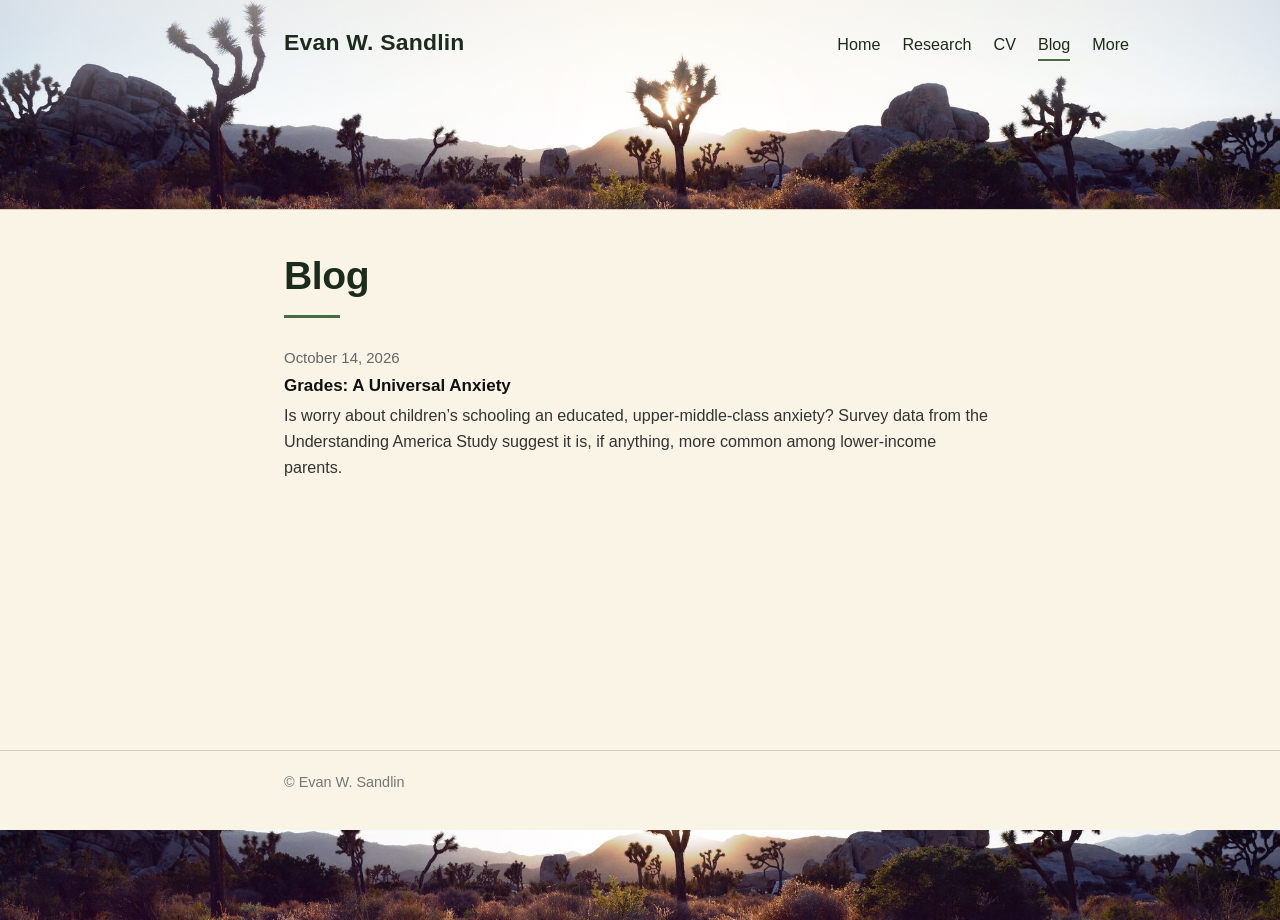
==== blog/index.html @ f26b0dbc "Publish first blog post: Grades: A Universal Anxiety Add the post page with figures (metadata stripp" ====
<!DOCTYPE html>
<html lang="en">
<head>
  <meta charset="utf-8">
  <meta name="viewport" content="width=device-width, initial-scale=1">
  <title>Blog | Evan W. Sandlin</title>
  <link rel="stylesheet" href="/css/style.css">
</head>
<body>
  <header class="site-header">
    <div class="wrap">
      <a class="site-name" href="/">Evan W. Sandlin</a>
      <nav>
        <a href="/">Home</a>
        <a href="/research/">Research</a>
        <a href="/cv/">CV</a>
        <a href="/blog/" aria-current="page">Blog</a>
        <a href="/more/">More</a>
      </nav>
    </div>
  </header>

  <main>
    <div class="wrap">
      <h1>Blog</h1>

      <!--
        TO ADD A POST: copy one whole <div class="post"> ... </div> block, paste it at the
        top of the list (newest first), and replace the date, title, link, and summary.
      -->

      <div class="post">
        <p class="date">October 14, 2026</p>
        <p class="title"><a href="/blog/grades-a-universal-anxiety/">Grades: A Universal Anxiety</a></p>
        <p class="summary">Is worry about children&rsquo;s schooling an educated, upper-middle-class anxiety? Survey data from the Understanding America Study suggest it is, if anything, more common among lower-income parents.</p>
      </div>
    </div>
  </main>

  <footer class="site-footer">
    <div class="wrap">&copy; Evan W. Sandlin</div>
  </footer>
  <img class="banner banner-bottom" src="/images/banner-bottom.jpg" alt="" width="2000" height="200">
</body>
</html>
---- css/style.css ----
/* Site-wide styles. Plain white academic look, Arial throughout. */

*, *::before, *::after { box-sizing: border-box; }

html { font-size: 17px; }

body {
  margin: 0;
  background: #f9f4e6;
  color: #222222;
  font-family: Arial, Helvetica, sans-serif;
  line-height: 1.6;
}

a { color: #476b45; text-decoration: none; }
a:hover, a:focus { text-decoration: underline; }

.wrap {
  max-width: 760px;
  margin: 0 auto;
  padding: 0 24px;
}

/* ---------- Header / navigation ---------- */
.site-header {
  /* The photo is the header background; a soft cream fade at the top keeps the name and menu readable. */
  height: 210px;
  padding: 28px 0 0;
  background:
    linear-gradient(rgba(249, 244, 230, 0.55), rgba(249, 244, 230, 0) 65%),
    url("/images/banner-top.jpg") 50% 62% / cover no-repeat;
  border-bottom: 1px solid #d9cfb6;
}
.site-header .wrap {
  display: flex;
  flex-wrap: wrap;
  justify-content: space-between;
  align-items: baseline;
  gap: 12px 32px;
}
.site-name {
  font-size: 1.35rem;
  font-weight: bold;
  color: #1d2b1c;
  letter-spacing: 0.01em;
  line-height: 1.25;
}
.site-name:hover { text-decoration: none; }
/* SHIFT-NAV: on wider windows, slide the menu right (up to 160px) so it clears the sun in the photo. */
nav { display: flex; flex-wrap: wrap; line-height: 1.4; }
.site-header nav { margin-right: calc(-1 * clamp(0px, (100vw - 900px) * 0.35, 160px)); }
nav a {
  margin-left: 22px;
  font-size: 0.95rem;
  color: #1d2b1c;
  padding-bottom: 3px;
}
nav a:first-child { margin-left: 0; }
nav a:hover { color: #476b45; text-decoration: none; }
nav a[aria-current="page"] {
  color: #1d2b1c;
  border-bottom: 2px solid #476b45;
}

/* ---------- Main content ---------- */
main { padding: 44px 0 64px; min-height: 60vh; }

/* Page titles: large, dark green-black, with a short accent rule beneath. */
h1 {
  font-size: 2.3rem;
  font-weight: bold;
  color: #1d2b1c;
  margin: 0 0 28px;
  line-height: 1.15;
  letter-spacing: -0.01em;
}
h1::after {
  content: "";
  display: block;
  width: 56px;
  height: 3px;
  background: #476b45;
  margin-top: 16px;
}
/* Section headings: small spaced capitals in the accent color, clearly separate from titles and body text. */
h2 {
  font-size: 0.82rem;
  font-weight: bold;
  text-transform: uppercase;
  letter-spacing: 0.1em;
  color: #476b45;
  margin: 44px 0 16px;
}
p { margin: 0 0 16px; }

/* ---------- Home ---------- */
.intro {
  display: flex;
  gap: 32px;
  align-items: stretch;
}
.intro img {
  width: 340px;
  align-self: stretch;   /* photo runs from the top of the name to the bottom of the bio */
  height: auto;
  min-height: 0;
  object-fit: cover;
  object-position: center top;
  flex-shrink: 0;
  border: 1px solid #d9cfb6;
}

/* ---------- Research ---------- */
.pub {
  padding: 20px 0;
  border-top: 1px solid #e2d8c0;
}
.pub:first-of-type { border-top: none; padding-top: 0; }
.pub .title { font-weight: bold; color: #111111; margin: 0 0 2px; }
.pub .meta { color: #555555; font-size: 0.93rem; margin: 0 0 8px; }
.pub .abstract { font-size: 0.95rem; margin: 0 0 8px; }
.pub .pub-link { font-size: 0.93rem; }
.pub details { margin: 0 0 8px; }
.pub summary { cursor: pointer; font-size: 0.93rem; color: #476b45; }
.pub summary:hover { text-decoration: underline; }
.pub details .abstract { margin: 8px 0 0; }
.pub .missing { color: #8a7a55; font-style: italic; }
.plain { margin: 0 0 12px; font-size: 0.97rem; }
.plain .with { color: #555555; }

/* ---------- CV ---------- */
.cv-frame {
  width: 100%;
  height: 80vh;
  min-height: 520px;
  border: 1px solid #d9cfb6;
}
.cv-download { font-size: 0.95rem; margin-bottom: 14px; }

/* ---------- Blog ---------- */
.post {
  padding: 18px 0;
  border-top: 1px solid #e2d8c0;
}
.post:first-of-type { border-top: none; padding-top: 0; }
.post .date { color: #666666; font-size: 0.88rem; margin: 0 0 2px; }
.post .title { font-weight: bold; margin: 0 0 4px; }
.post .title a { color: #111111; }
.post .title a:hover { color: #476b45; }
.post .summary { font-size: 0.95rem; margin: 0; color: #333333; }

/* Individual blog posts: quotes indented with a green rule, figures full column width. */
.article-date { color: #666666; font-size: 0.88rem; margin: 0 0 6px; }
.article p a { text-decoration: underline; text-underline-offset: 2px; }
.article blockquote {
  margin: 0 0 20px;
  padding: 2px 0 2px 20px;
  border-left: 3px solid #476b45;
  color: #444444;
}
.article blockquote p:last-child { margin-bottom: 0; }
.article figure { margin: 28px 0; }
.article figure img { display: block; width: 100%; height: auto; border: 1px solid #e2d8c0; background: #ffffff; }
.article figcaption { color: #666666; font-size: 0.85rem; margin-top: 6px; }
.article .back-link { margin-top: 36px; font-size: 0.93rem; }
.article .back-link a { text-decoration: none; }

/* ---------- More ---------- */
.embed { width: 100%; border: 0; margin-top: 8px; }

/* ---------- Icon links (streaming services, social, email) ---------- */
.icons {
  display: flex;
  flex-wrap: wrap;
  align-items: center;
  gap: 22px;
  margin: 16px 0 8px;
}
.icon-link { display: inline-flex; width: 30px; height: 30px; color: #476b45; }
.icon-link:hover, .icon-link:focus-visible { color: #2d4a2c; text-decoration: none; }
.icon-link:focus-visible { outline: 2px solid #476b45; outline-offset: 4px; }
.icon-link svg { width: 100%; height: 100%; fill: currentColor; }
.icon-link svg.stroke { fill: none; stroke: currentColor; stroke-width: 1.7; stroke-linecap: round; stroke-linejoin: round; }
/* On the home page the icon row sits under the photo and bio. */
.intro + .icons { margin-top: 28px; }

/* ---------- Footer ---------- */
.site-footer {
  border-top: 1px solid #d9cfb6;
  padding: 20px 0 36px;
  color: #777777;
  font-size: 0.85rem;
}

/* ---------- Small screens ---------- */
@media (max-width: 640px) {
  html { font-size: 16px; }
  h1 { font-size: 1.9rem; }
  /* Phones: name and menu sit on plain cream; the photo is a strip underneath so the text never crosses the trees or sun. */
  .site-header {
    height: 225px;
    padding-top: 22px;
    background:
      linear-gradient(to bottom, #f9f4e6 0, #f9f4e6 84px, rgba(249, 244, 230, 0) 135px),
      url("/images/banner-top.jpg") 50% 100% / auto 150px no-repeat #f9f4e6;
  }
  .intro { flex-direction: column; gap: 20px; }
  .intro img { width: 100%; max-width: 300px; align-self: auto; aspect-ratio: 4 / 5; }
  .site-header .wrap { flex-direction: column; align-items: center; justify-content: flex-start; text-align: center; gap: 6px; }
  .site-header nav { justify-content: center; }
  nav a, nav a:first-child { margin: 0 9px; }
}

/* ---------- Recent reviews (Letterboxd) ---------- */
h3 {
  font-size: 0.95rem;
  font-weight: bold;
  color: #1d2b1c;
  margin: 24px 0 14px;
}
.reviews { list-style: none; margin: 0; padding: 0; }
.review {
  display: flex;
  gap: 18px;
  align-items: flex-start;
  padding: 18px 0;
  border-top: 1px solid #e2d8c0;
}
.review:first-child { border-top: none; padding-top: 0; }
.review .poster { flex-shrink: 0; }
.review img {
  display: block;
  width: 90px;
  height: auto;
  aspect-ratio: 2 / 3;
  object-fit: cover;
  border: 1px solid #d9cfb6;
  background: #efe8d4;
}
.review p { margin: 0; }
.film-title { font-weight: bold; }
.film-title a { color: #111111; }
.film-title a:hover { color: #476b45; }
.film-year { font-weight: normal; color: #666666; }
.film-meta { color: #666666; font-size: 0.85rem; margin: 2px 0 6px !important; }
.review-text { font-size: 0.95rem; }
.film-more { margin: 18px 0 0; font-size: 0.9rem; }
@media (max-width: 640px) {
  .review img { width: 64px; }
  .review { gap: 14px; }
}

/* ---------- Bottom photo banner ---------- */
.banner { display: block; width: 100%; object-fit: cover; }
.banner-bottom { height: 90px; object-position: 50% 50%; }
@media (max-width: 640px) {
  .banner-bottom { height: 60px; }
}
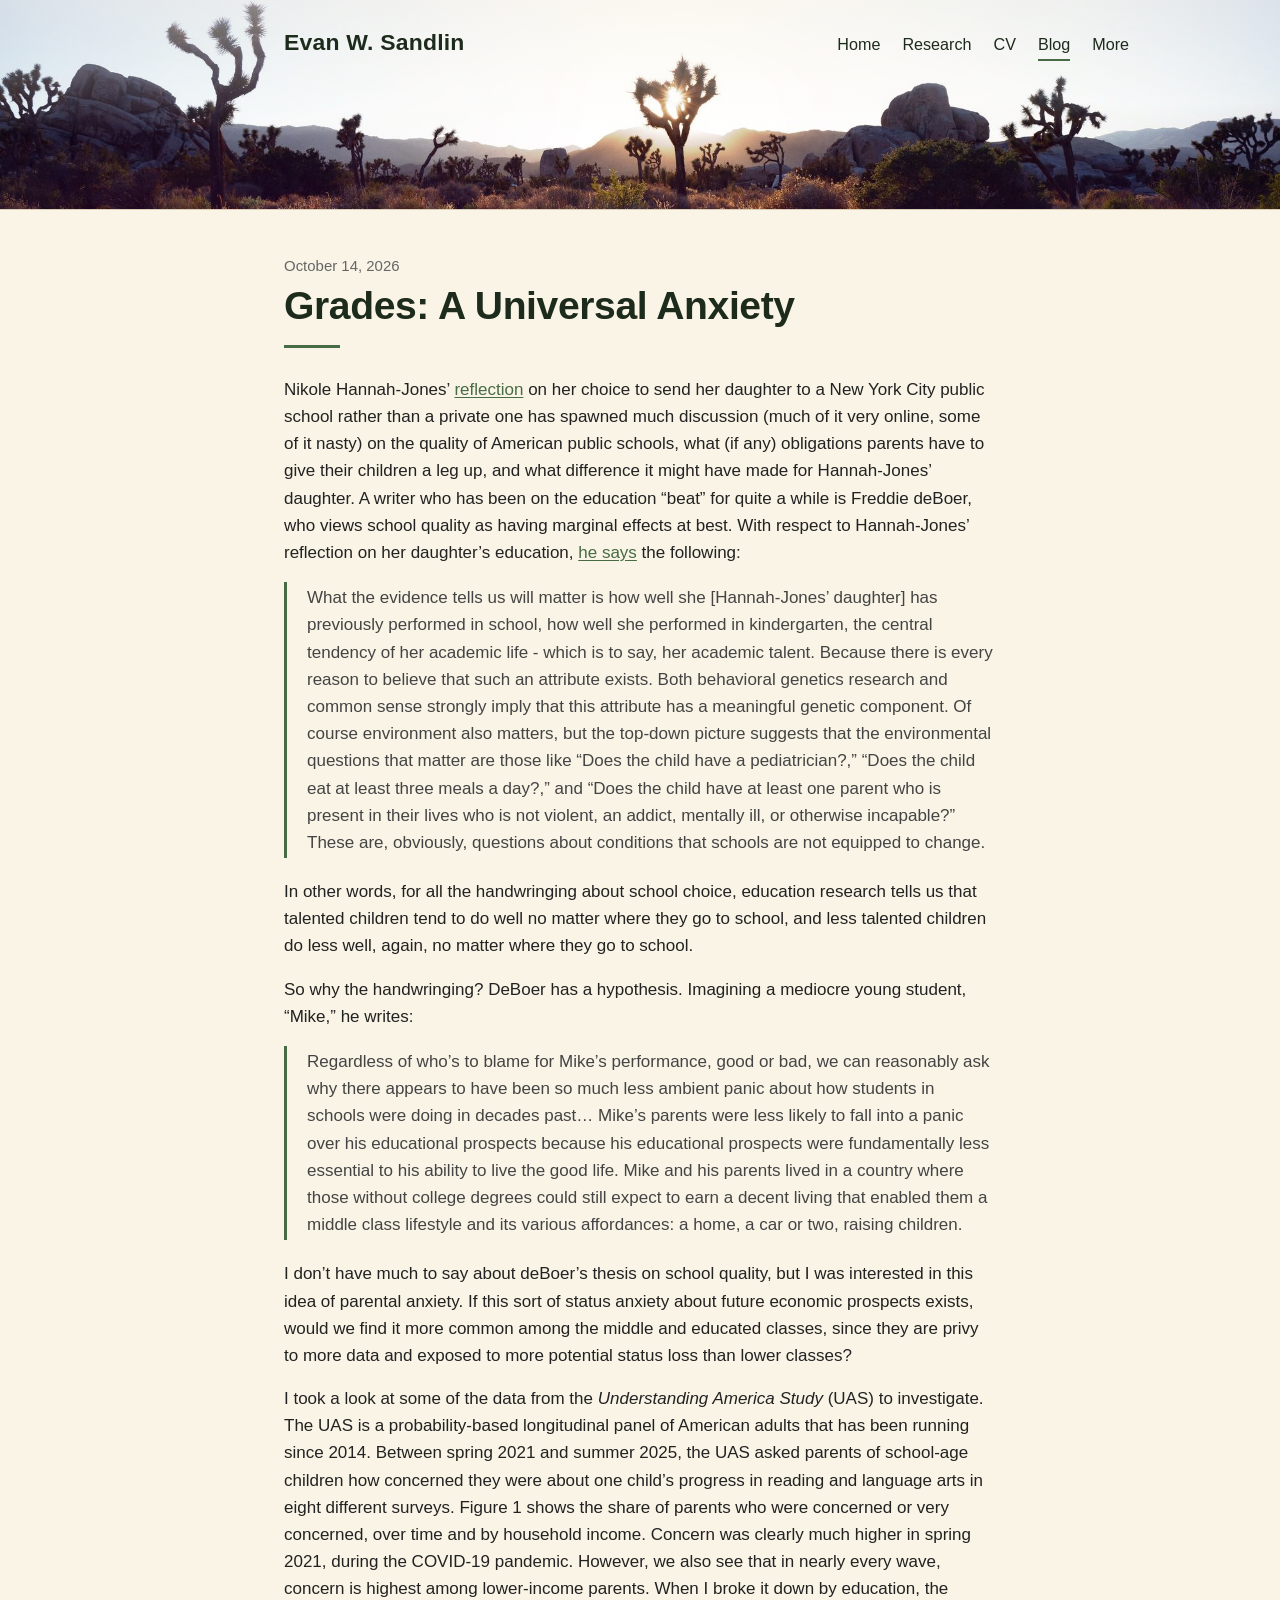
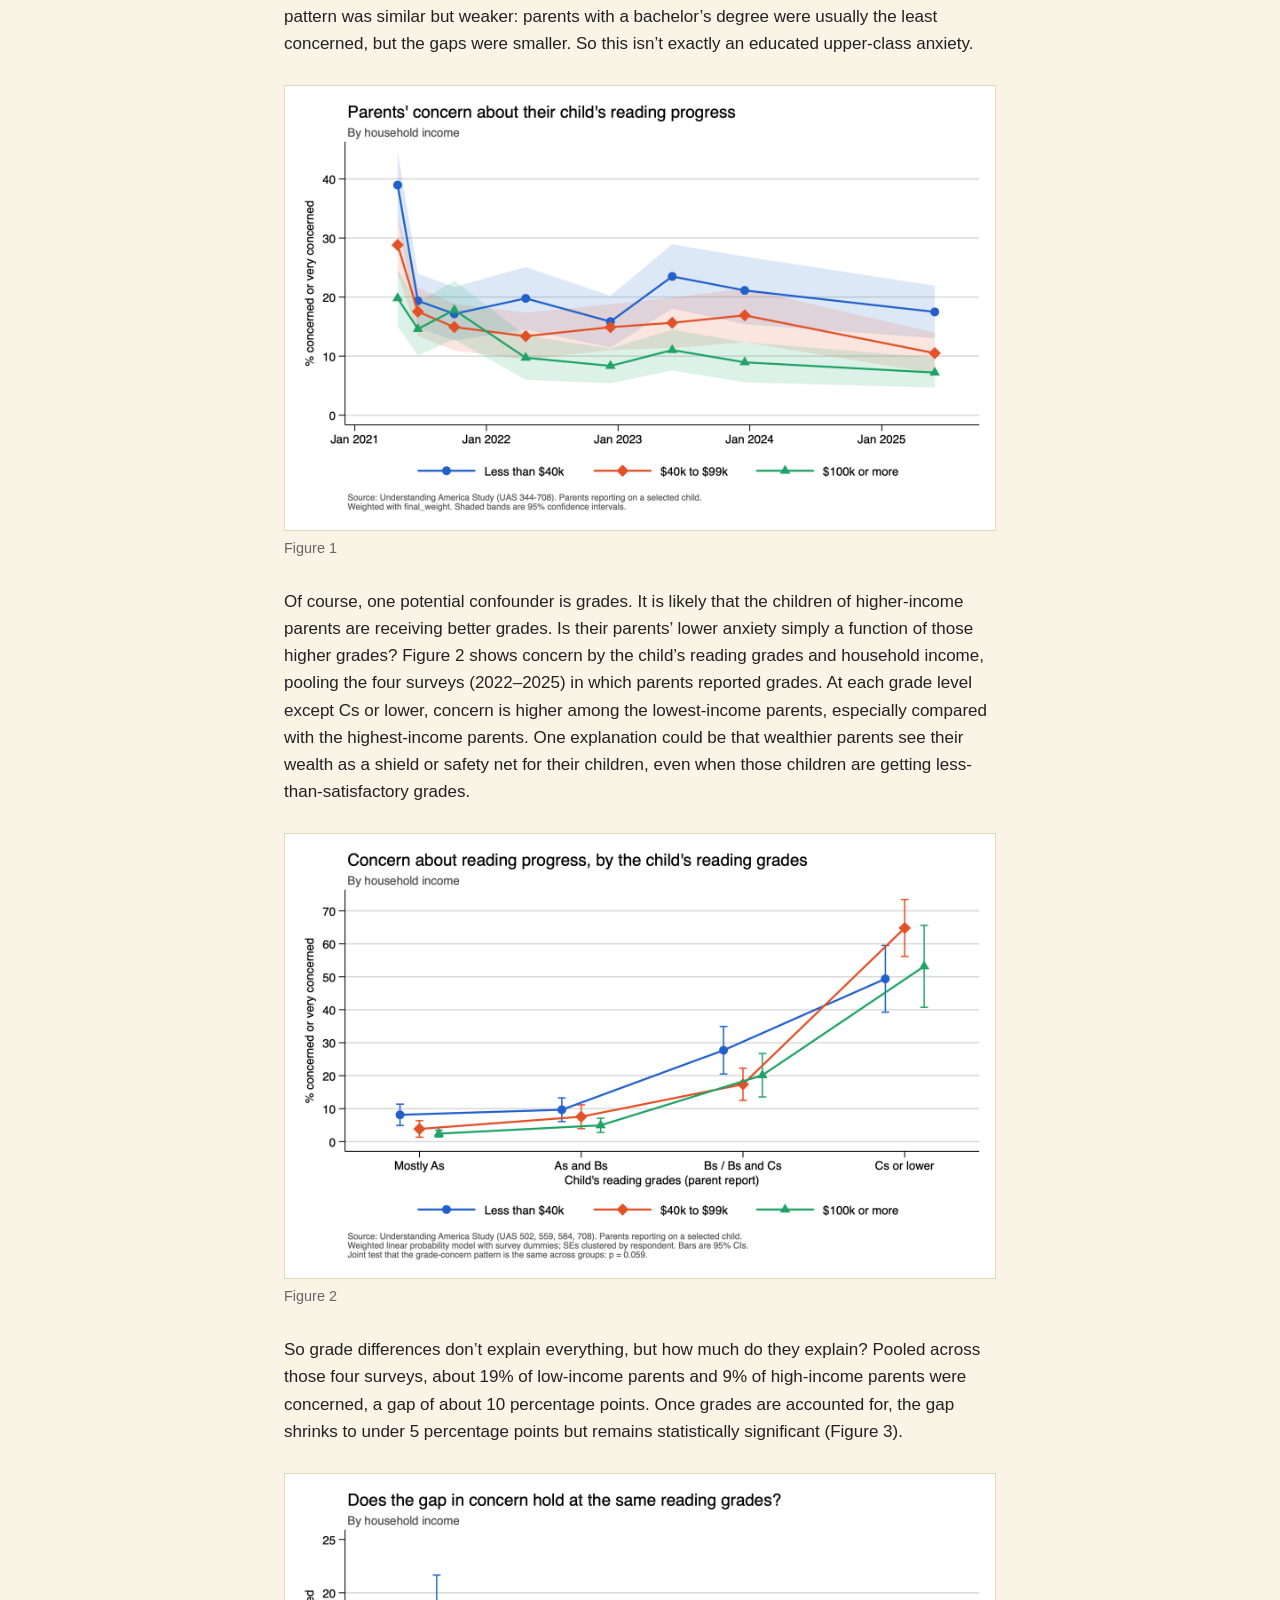
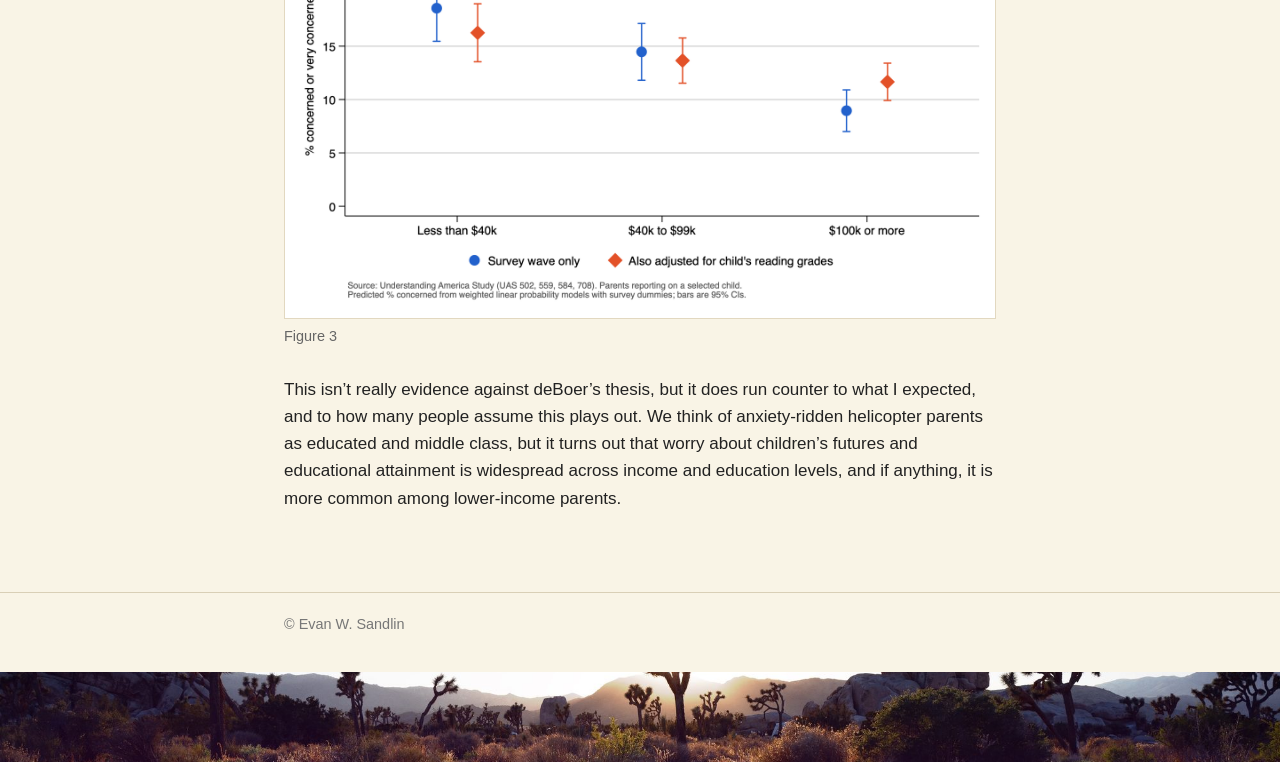
==== commit ad4d72b9: "Blog page shows newest post in full; keep figures within the page Add a site-wide max-width rule for" ====
--- a/blog/index.html
+++ b/blog/index.html
@@ -4,7 +4,7 @@
   <meta charset="utf-8">
   <meta name="viewport" content="width=device-width, initial-scale=1">
   <title>Blog | Evan W. Sandlin</title>
-  <link rel="stylesheet" href="/css/style.css">
+  <link rel="stylesheet" href="/css/style.css?v=2">
 </head>
 <body>
   <header class="site-header">
@@ -21,20 +21,64 @@
   </header>
 
   <main>
-    <div class="wrap">
-      <h1>Blog</h1>
+    <!-- NEWEST POST, shown in full. When adding a new post, replace this article with the new one
+         (the old one keeps its own page) and add the old one to "Earlier posts" below. -->
+    <article class="wrap article">
+      <p class="article-date">October 14, 2026</p>
+      <h1>Grades: A Universal Anxiety</h1>
 
-      <!--
-        TO ADD A POST: copy one whole <div class="post"> ... </div> block, paste it at the
-        top of the list (newest first), and replace the date, title, link, and summary.
-      -->
+      <p>Nikole Hannah-Jones&rsquo; <a href="https://www.nytimes.com/2016/06/12/magazine/choosing-a-school-for-my-daughter-in-a-segregated-city.html">reflection</a> on her choice to send her daughter to a New York City public school rather than a private one has spawned much discussion (much of it very online, some of it nasty) on the quality of American public schools, what (if any) obligations parents have to give their children a leg up, and what difference it might have made for Hannah-Jones&rsquo; daughter. A writer who has been on the education &ldquo;beat&rdquo; for quite a while is Freddie deBoer, who views school quality as having marginal effects at best. With respect to Hannah-Jones&rsquo; reflection on her daughter&rsquo;s education, <a href="https://freddiedeboer.substack.com/p/no-school-will-decide-najya-hannah">he says</a> the following:</p>
+
+      <blockquote>
+        <p>What the evidence tells us will matter is how well she [Hannah-Jones&rsquo; daughter] has previously performed in school, how well she performed in kindergarten, the central tendency of her academic life - which is to say, her academic talent. Because there is every reason to believe that such an attribute exists. Both behavioral genetics research and common sense strongly imply that this attribute has a meaningful genetic component. Of course environment also matters, but the top-down picture suggests that the environmental questions that matter are those like &ldquo;Does the child have a pediatrician?,&rdquo; &ldquo;Does the child eat at least three meals a day?,&rdquo; and &ldquo;Does the child have at least one parent who is present in their lives who is not violent, an addict, mentally ill, or otherwise incapable?&rdquo; These are, obviously, questions about conditions that schools are not equipped to change.</p>
+      </blockquote>
+
+      <p>In other words, for all the handwringing about school choice, education research tells us that talented children tend to do well no matter where they go to school, and less talented children do less well, again, no matter where they go to school.</p>
+
+      <p>So why the handwringing? DeBoer has a hypothesis. Imagining a mediocre young student, &ldquo;Mike,&rdquo; he writes:</p>
+
+      <blockquote>
+        <p>Regardless of who&rsquo;s to blame for Mike&rsquo;s performance, good or bad, we can reasonably ask why there appears to have been so much less ambient panic about how students in schools were doing in decades past&hellip; Mike&rsquo;s parents were less likely to fall into a panic over his educational prospects because his educational prospects were fundamentally less essential to his ability to live the good life. Mike and his parents lived in a country where those without college degrees could still expect to earn a decent living that enabled them a middle class lifestyle and its various affordances: a home, a car or two, raising children.</p>
+      </blockquote>
+
+      <p>I don&rsquo;t have much to say about deBoer&rsquo;s thesis on school quality, but I was interested in this idea of parental anxiety. If this sort of status anxiety about future economic prospects exists, would we find it more common among the middle and educated classes, since they are privy to more data and exposed to more potential status loss than lower classes?</p>
+
+      <p>I took a look at some of the data from the <em>Understanding America Study</em> (UAS) to investigate. The UAS is a probability-based longitudinal panel of American adults that has been running since 2014. Between spring 2021 and summer 2025, the UAS asked parents of school-age children how concerned they were about one child&rsquo;s progress in reading and language arts in eight different surveys. Figure 1 shows the share of parents who were concerned or very concerned, over time and by household income. Concern was clearly much higher in spring 2021, during the COVID-19 pandemic. However, we also see that in nearly every wave, concern is highest among lower-income parents. When I broke it down by education, the pattern was similar but weaker: parents with a bachelor&rsquo;s degree were usually the least concerned, but the gaps were smaller. So this isn&rsquo;t exactly an educated upper-class anxiety.</p>
+
+      <figure>
+        <img src="/blog/grades-a-universal-anxiety/figure1.png" width="1600" height="1000" alt="Line chart of the percent of parents concerned or very concerned about their child's reading progress, April 2021 to July 2025, by household income. Concern peaks in spring 2021 (39% for under $40k, 29% for $40k to $99k, 20% for $100k or more) and is highest among lower-income parents in nearly every wave.">
+        <figcaption>Figure 1</figcaption>
+      </figure>
+
+      <p>Of course, one potential confounder is grades. It is likely that the children of higher-income parents are receiving better grades. Is their parents&rsquo; lower anxiety simply a function of those higher grades? Figure 2 shows concern by the child&rsquo;s reading grades and household income, pooling the four surveys (2022&ndash;2025) in which parents reported grades. At each grade level except Cs or lower, concern is higher among the lowest-income parents, especially compared with the highest-income parents. One explanation could be that wealthier parents see their wealth as a shield or safety net for their children, even when those children are getting less-than-satisfactory grades.</p>
+
+      <figure>
+        <img src="/blog/grades-a-universal-anxiety/figure2.png" width="1600" height="1000" alt="Chart of the percent of parents concerned about reading progress by the child's reading grades (Mostly As, As and Bs, Bs or Bs and Cs, Cs or lower) and household income. Concern rises steeply as grades fall; at every grade level except Cs or lower, lower-income parents are the most concerned.">
+        <figcaption>Figure 2</figcaption>
+      </figure>
+
+      <p>So grade differences don&rsquo;t explain everything, but how much do they explain? Pooled across those four surveys, about 19% of low-income parents and 9% of high-income parents were concerned, a gap of about 10 percentage points. Once grades are accounted for, the gap shrinks to under 5 percentage points but remains statistically significant (Figure 3).</p>
+
+      <figure>
+        <img src="/blog/grades-a-universal-anxiety/figure3.png" width="1600" height="1000" alt="Chart comparing predicted percent of parents concerned by household income, with and without adjusting for the child's reading grades. Unadjusted: about 19%, 14%, and 9%. Adjusted for grades: about 16%, 14%, and 12%.">
+        <figcaption>Figure 3</figcaption>
+      </figure>
+
+      <p>This isn&rsquo;t really evidence against deBoer&rsquo;s thesis, but it does run counter to what I expected, and to how many people assume this plays out. We think of anxiety-ridden helicopter parents as educated and middle class, but it turns out that worry about children&rsquo;s futures and educational attainment is widespread across income and education levels, and if anything, it is more common among lower-income parents.</p>
+
+    </article>
+
+    <!-- EARLIER POSTS: uncomment this section once there is a second post. Newest first.
+    <section class="wrap earlier-posts">
+      <h2>Earlier posts</h2>
 
       <div class="post">
         <p class="date">October 14, 2026</p>
         <p class="title"><a href="/blog/grades-a-universal-anxiety/">Grades: A Universal Anxiety</a></p>
         <p class="summary">Is worry about children&rsquo;s schooling an educated, upper-middle-class anxiety? Survey data from the Understanding America Study suggest it is, if anything, more common among lower-income parents.</p>
       </div>
-    </div>
+    </section>
+    -->
   </main>
 
   <footer class="site-footer">
--- a/css/style.css
+++ b/css/style.css
@@ -256,3 +256,7 @@
 @media (max-width: 640px) {
   .banner-bottom { height: 60px; }
 }
+
+/* Safety net: no image is ever wider than its column. */
+img { max-width: 100%; height: auto; }
+.earlier-posts { margin-top: 56px; padding-top: 8px; border-top: 1px solid #d9cfb6; }
